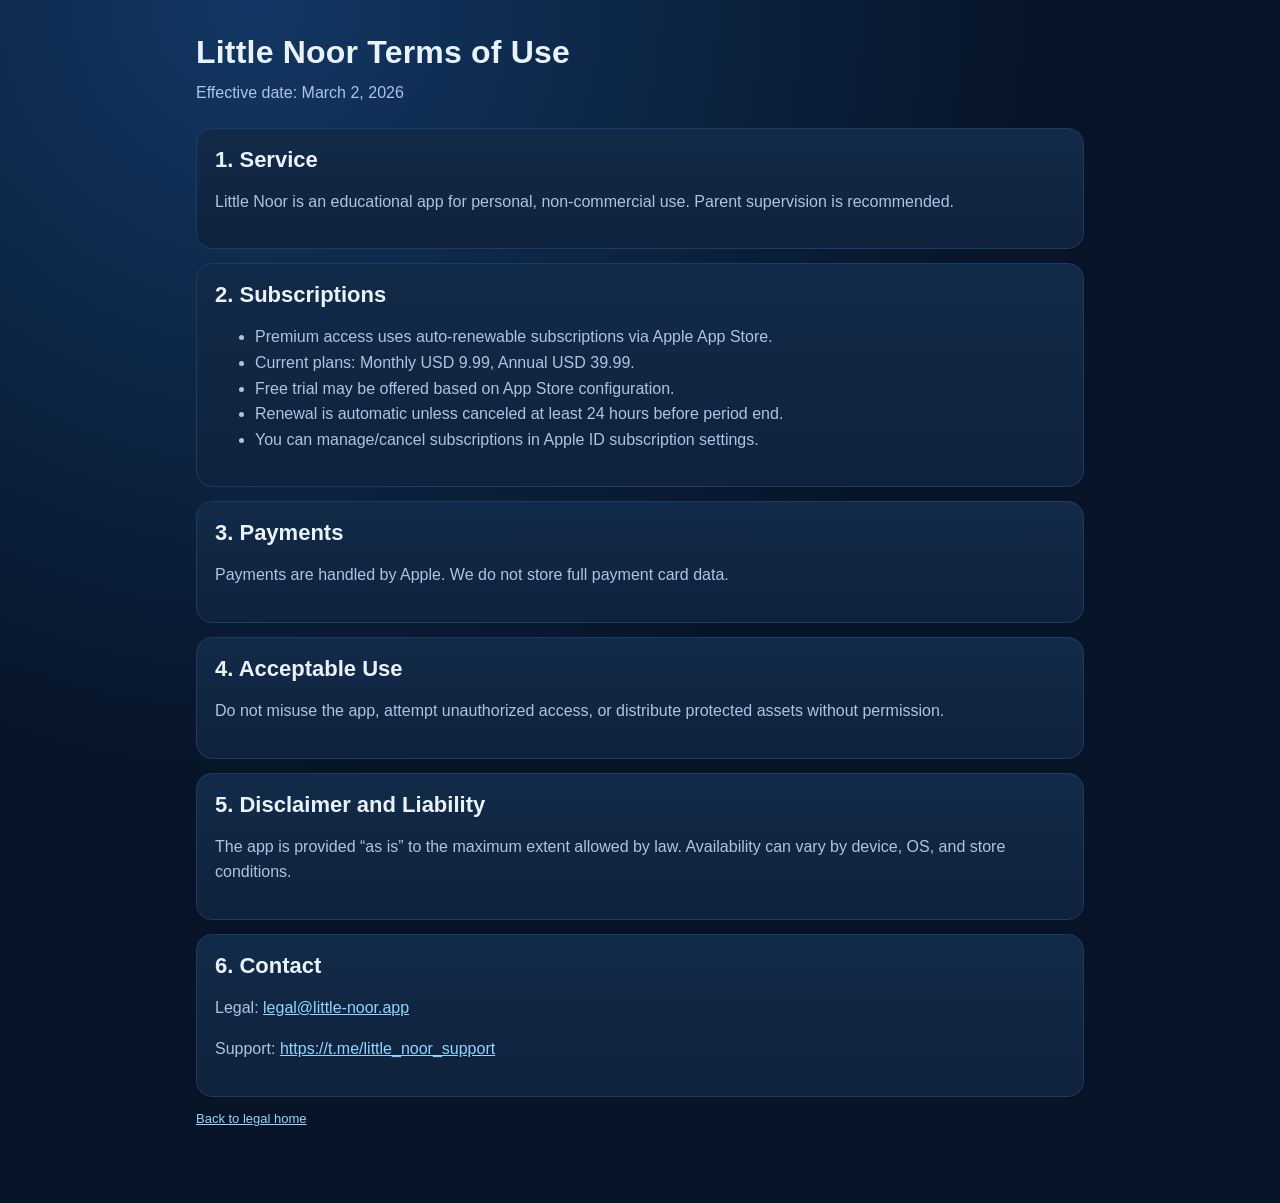
==== terms/index.html @ 6eea47e0 "Legal pages for app store links" ====
<!doctype html>
<html lang="en">
  <head>
    <meta charset="UTF-8" />
    <meta name="viewport" content="width=device-width, initial-scale=1.0" />
    <title>Little Noor Terms of Use</title>
    <link rel="stylesheet" href="../assets/style.css" />
  </head>
  <body>
    <main class="container">
      <h1 class="brand">Little Noor Terms of Use</h1>
      <p class="subtitle">Effective date: March 2, 2026</p>

      <section class="card">
        <h2>1. Service</h2>
        <p>
          Little Noor is an educational app for personal, non-commercial use. Parent supervision is
          recommended.
        </p>
      </section>

      <section class="card">
        <h2>2. Subscriptions</h2>
        <ul>
          <li>Premium access uses auto-renewable subscriptions via Apple App Store.</li>
          <li>Current plans: Monthly USD 9.99, Annual USD 39.99.</li>
          <li>Free trial may be offered based on App Store configuration.</li>
          <li>Renewal is automatic unless canceled at least 24 hours before period end.</li>
          <li>You can manage/cancel subscriptions in Apple ID subscription settings.</li>
        </ul>
      </section>

      <section class="card">
        <h2>3. Payments</h2>
        <p>Payments are handled by Apple. We do not store full payment card data.</p>
      </section>

      <section class="card">
        <h2>4. Acceptable Use</h2>
        <p>
          Do not misuse the app, attempt unauthorized access, or distribute protected assets
          without permission.
        </p>
      </section>

      <section class="card">
        <h2>5. Disclaimer and Liability</h2>
        <p>
          The app is provided “as is” to the maximum extent allowed by law. Availability can vary
          by device, OS, and store conditions.
        </p>
      </section>

      <section class="card">
        <h2>6. Contact</h2>
        <p>Legal: <a href="mailto:legal@little-noor.app">legal@little-noor.app</a></p>
        <p>Support: <a href="https://t.me/little_noor_support">https://t.me/little_noor_support</a></p>
      </section>

      <p class="meta"><a href="../">Back to legal home</a></p>
    </main>
  </body>
</html>
---- assets/style.css ----
:root {
  --bg: #071427;
  --panel: #0f223d;
  --text: #eaf2ff;
  --muted: #afc3e6;
  --line: #1f3b61;
  --accent: #57c4ff;
}

* {
  box-sizing: border-box;
}

html,
body {
  margin: 0;
  padding: 0;
  background: radial-gradient(circle at 20% 0%, #123764 0%, var(--bg) 50%);
  color: var(--text);
  font-family: -apple-system, BlinkMacSystemFont, "Segoe UI", Roboto, "Helvetica Neue", Arial,
    sans-serif;
}

.container {
  width: min(920px, 100%);
  margin: 0 auto;
  padding: 28px 16px 64px;
}

.brand {
  margin: 6px 0 10px;
  font-size: 32px;
  font-weight: 800;
  letter-spacing: 0.2px;
}

.subtitle {
  color: var(--muted);
  margin: 0 0 22px;
  line-height: 1.55;
}

.card {
  background: linear-gradient(180deg, #122a49 0%, var(--panel) 100%);
  border: 1px solid var(--line);
  border-radius: 16px;
  padding: 18px;
  margin-bottom: 14px;
}

.card h2 {
  margin: 0 0 8px;
  font-size: 22px;
}

.card p,
.card li {
  color: var(--muted);
  line-height: 1.6;
}

.links {
  display: flex;
  flex-wrap: wrap;
  gap: 10px;
}

.btn {
  display: inline-block;
  text-decoration: none;
  border: 1px solid #2b557f;
  background: #12345b;
  color: var(--text);
  padding: 10px 14px;
  border-radius: 10px;
  font-weight: 600;
}

.btn:hover {
  border-color: var(--accent);
}

.meta {
  color: #98b3dc;
  font-size: 13px;
  margin-top: 14px;
}

a {
  color: #8fd7ff;
}
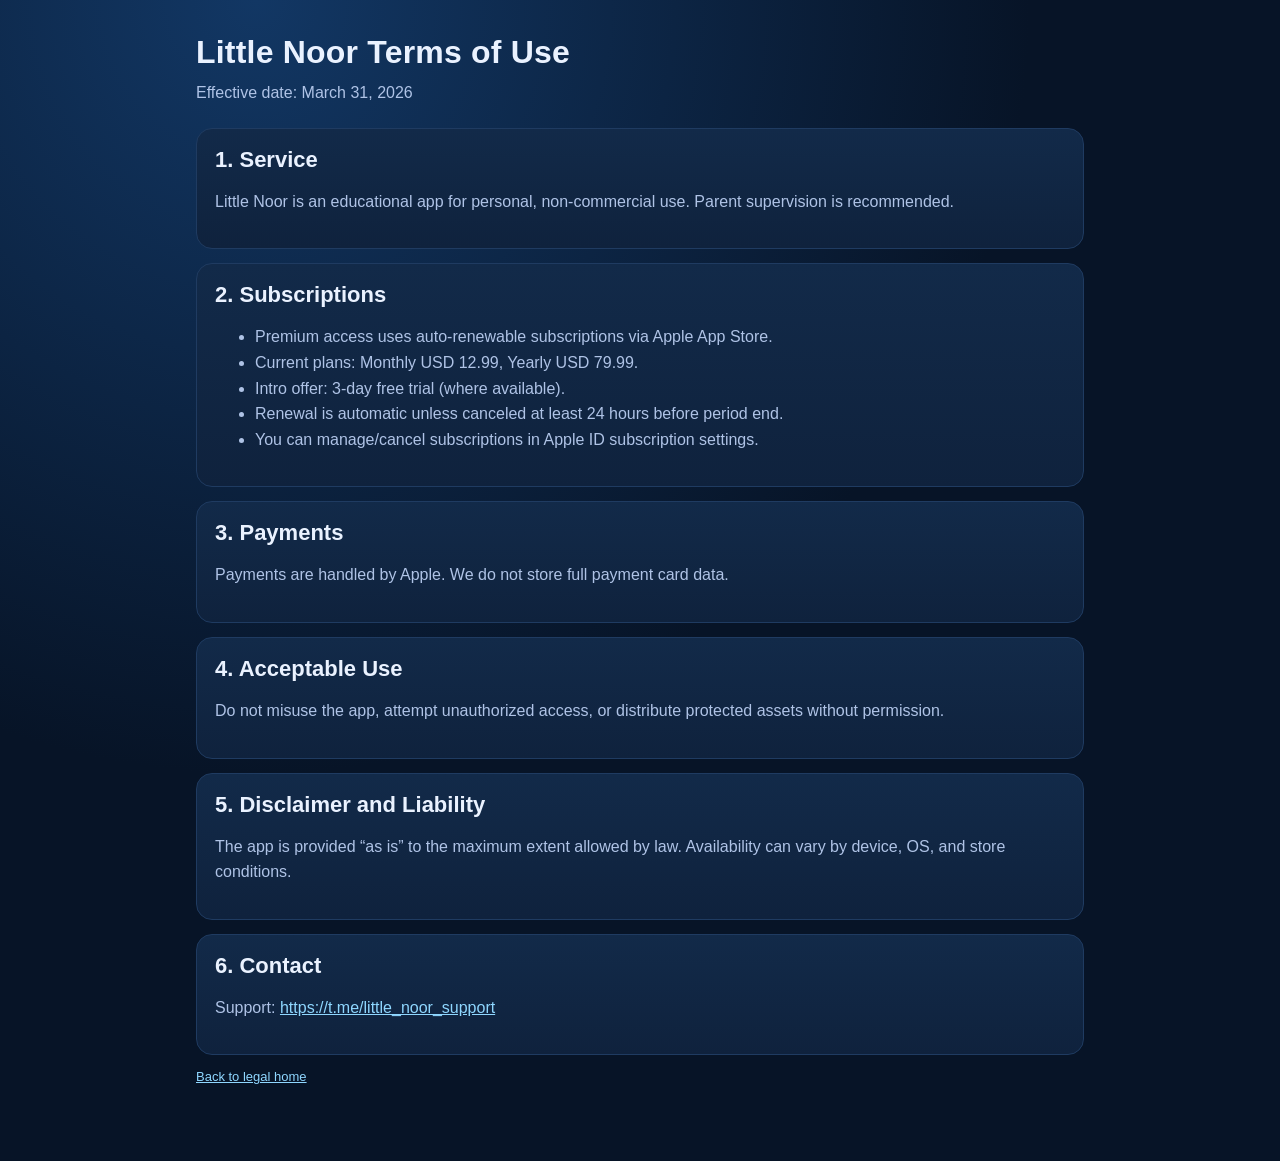
==== commit 8ce3f4c2: "Update Terms pricing and Telegram-only contact" ====
--- a/terms/index.html
+++ b/terms/index.html
@@ -9,7 +9,7 @@
   <body>
     <main class="container">
       <h1 class="brand">Little Noor Terms of Use</h1>
-      <p class="subtitle">Effective date: March 2, 2026</p>
+      <p class="subtitle">Effective date: March 31, 2026</p>
 
       <section class="card">
         <h2>1. Service</h2>
@@ -23,8 +23,8 @@
         <h2>2. Subscriptions</h2>
         <ul>
           <li>Premium access uses auto-renewable subscriptions via Apple App Store.</li>
-          <li>Current plans: Monthly USD 9.99, Annual USD 39.99.</li>
-          <li>Free trial may be offered based on App Store configuration.</li>
+          <li>Current plans: Monthly USD 12.99, Yearly USD 79.99.</li>
+          <li>Intro offer: 3-day free trial (where available).</li>
           <li>Renewal is automatic unless canceled at least 24 hours before period end.</li>
           <li>You can manage/cancel subscriptions in Apple ID subscription settings.</li>
         </ul>
@@ -53,7 +53,6 @@
 
       <section class="card">
         <h2>6. Contact</h2>
-        <p>Legal: <a href="mailto:legal@little-noor.app">legal@little-noor.app</a></p>
         <p>Support: <a href="https://t.me/little_noor_support">https://t.me/little_noor_support</a></p>
       </section>
 
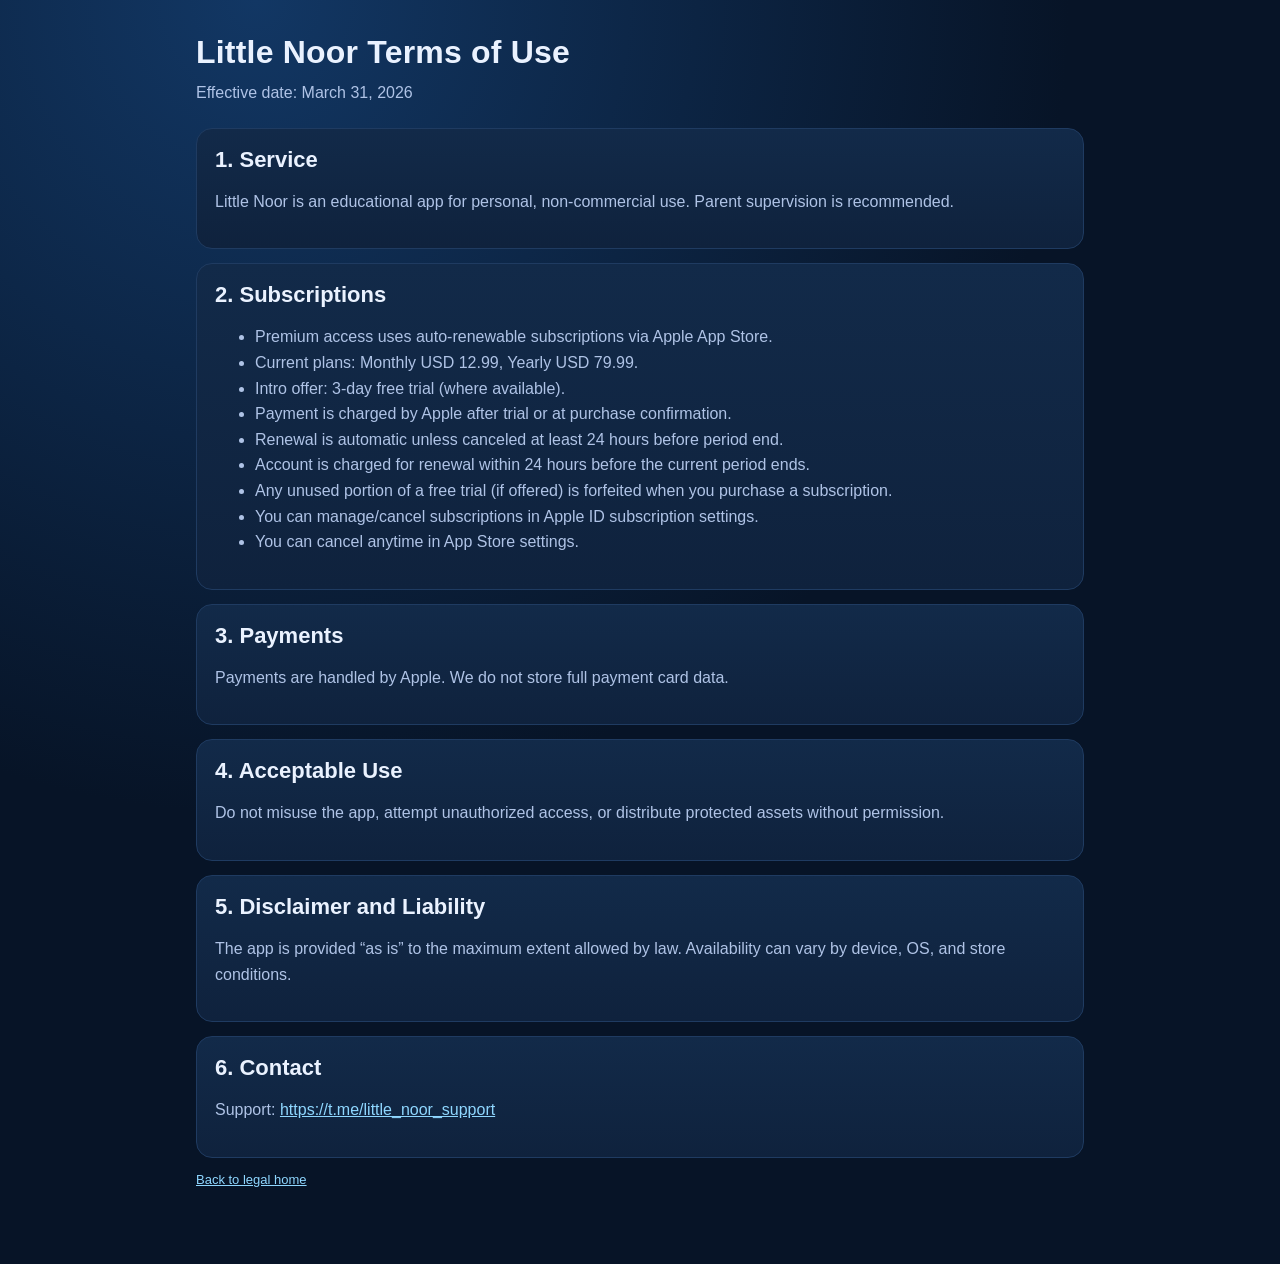
==== commit a2d60064: "Expand subscription legal text for App Store compliance" ====
--- a/terms/index.html
+++ b/terms/index.html
@@ -25,8 +25,12 @@
           <li>Premium access uses auto-renewable subscriptions via Apple App Store.</li>
           <li>Current plans: Monthly USD 12.99, Yearly USD 79.99.</li>
           <li>Intro offer: 3-day free trial (where available).</li>
+          <li>Payment is charged by Apple after trial or at purchase confirmation.</li>
           <li>Renewal is automatic unless canceled at least 24 hours before period end.</li>
+          <li>Account is charged for renewal within 24 hours before the current period ends.</li>
+          <li>Any unused portion of a free trial (if offered) is forfeited when you purchase a subscription.</li>
           <li>You can manage/cancel subscriptions in Apple ID subscription settings.</li>
+          <li>You can cancel anytime in App Store settings.</li>
         </ul>
       </section>
 
